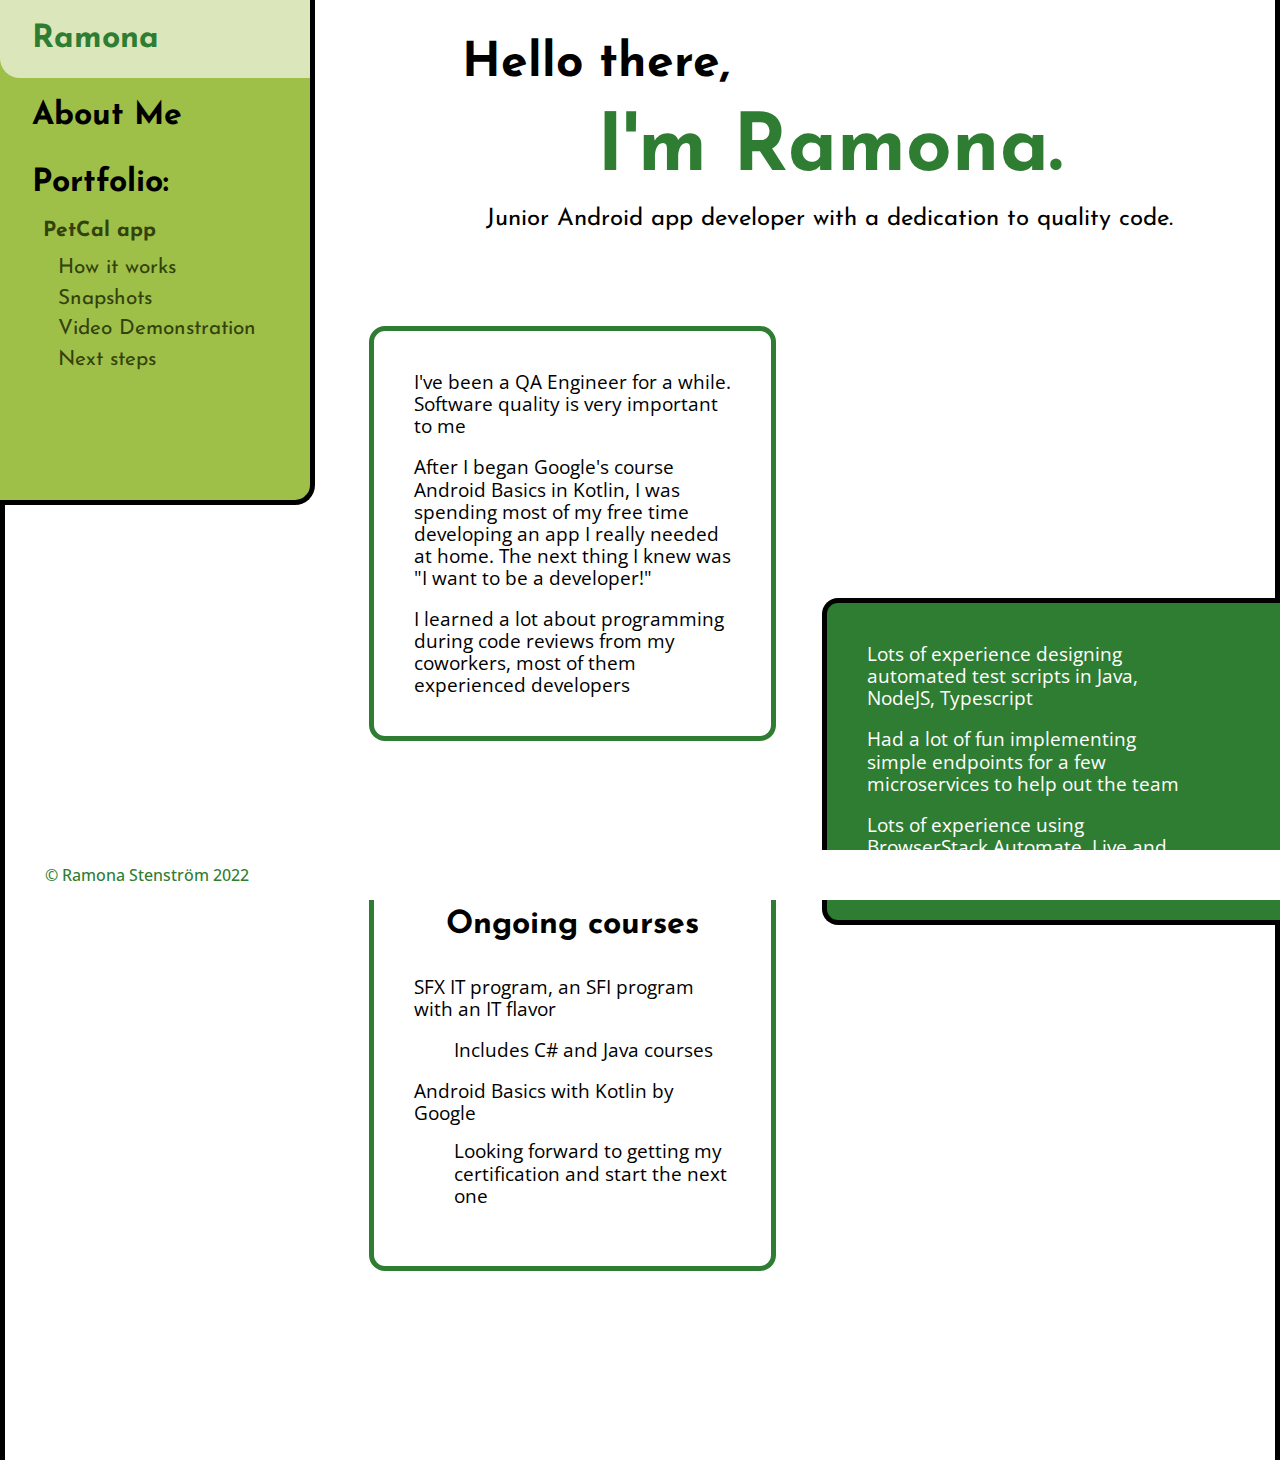
==== index.html @ 4a9136f2 "first commit" ====
<!DOCTYPE html>
<html lang="en">

<head>
    <meta charset="UTF-8">
    <meta http-equiv="X-UA-Compatible" content="IE=edge">
    <meta name="viewport" content="width=device-width, initial-scale=1.0">
    <title>Ramona's Portfolio</title>
    <link rel="stylesheet" href="/css/normalize.css">
    <link
        href="https://fonts.googleapis.com/css2?family=Josefin+Sans:wght@300;500;700&family=Open+Sans:wght@300;500;700&display=swap"
        rel="stylesheet">
    <link rel="stylesheet" href="/css/hamburger-menu.css">
    <link rel="stylesheet" href="/css/app.css">

</head>

<body>

    <div class="master-container bg-green-darkgreen">

        <div class="content-n-footer-container">

            <div class="content-container" id="about-container">
                <div class="left-col">
                    <div class="sticky">

              <!-- ************START OF MENU******************* -->

              <nav class="nav-container mb-2">
                <div id="mobile-menu">
                  <div id="menu-bar" onclick="menuOnClick()">
                    <div id="bar1" class="bar"></div>
                    <div id="bar2" class="bar"></div>
                    <div id="bar3" class="bar"></div>
                  </div>

                  <nav class="nav" id="nav">
                    <ul>
                      <li>
                        <h3>
                          <a class="hamburger-h3" href="/index.html"
                            >About Me</a
                          >
                        </h3>
                      </li>                    

                      <li class="no-padding">
                        <h3>
                          <a class="hamburger-h3" href="/petcal.html"
                            >Portfolio:</a
                          >
                        </h3>
                      </li>
                      <li>
                        <h4>
                          <a href="/petcal.html" class="hamburger-h4"
                            >PetCal app</a
                          >
                        </h4>
                      </li>
                      <li>
                        <a href="/petcal.html#how-it-works">How it works</a>
                      </li>
                      <li><a href="/petcal.html#snapshots">Snapshots</a></li>
                      <li>
                        <a href="/petcal.html#proof-of-concept">Video Demo</a>
                      </li>
                      <li><a href="/petcal.html#next-steps">Next steps</a></li>
                    </ul>
                  </nav>
                </div>

                <div class="menu-bg" id="menu-bg"></div>

                <div class="menu-link-container bg-menu">
                  <div class="ramona-top-left-container">
                    <h4 id="ramona-top-left-text">
                      <a href="/index.html">Ramona</a>
                    </h4>
                  </div>

                  <ul>
                    <li>
                      <h3 id="about-h3">
                        <a class="hamburger-h3" href="/index.html">About Me</a>
                      </h3>
                    </li>
                   
                    <li class="no-padding">
                      <h3>
                        <a class="hamburger-h3" href="/petcal.html"
                          >Portfolio:</a
                        >
                      </h3>
                    </li>
                    <li>
                      <h4 id="petcal-h4">
                        <a href="/petcal.html" class="hamburger-h4"
                          >PetCal app</a
                        >
                      </h4>
                    </li>
                    <li>
                      <a href="/petcal.html#how-it-works">How it works</a>
                    </li>
                    <li><a href="/petcal.html#snapshots">Snapshots</a></li>
                    <li>
                      <a href="/petcal.html#proof-of-concept"
                        >Video Demonstration</a
                      >
                    </li>
                    <li><a href="/petcal.html#next-steps">Next steps</a></li>
                  </ul>
                </div>
              </nav>             
                    </div>
                </div>
<!-- *****************************END OF MENU ***************************** -->
                <div class="right-col">
                    <div class="top-right-row">
                        <div class="introduction-container">
                            <h3 class="hello-h3">Hello there,</h3>
                            <h1 class="major-h1 text-ramo-green line-h-0">I'm Ramona.</h1>

                            <p class="intro-p">Junior Android app developer with a dedication to quality code.</p>
                        </div>
                    </div>

                    <div class="bottom-right-row-no-col padding-top-3rem">


                        <div class="stroke-container stroke-green mb-auto-w1000 mt-5-w1000">

                            <p class="p-start">
                                I've been a QA Engineer for a while. Software quality is very important to me
                            </p>
                            <p>
                                After I began Google's course Android Basics in Kotlin, I was spending most of my free
                                time developing an app I really
                                needed at home. The next thing I knew was "I want to be a developer!"
                            </p>
                            <p class="p-end">
                                I learned a lot about programming during code reviews from my coworkers, most of them
                                experienced developers
                            </p>

                        </div>



                        <div class="container-filled bg-green mb-auto-w1000 mt-22-w1000">

                            <p class="p-start">
                                Lots of experience designing automated test scripts in Java, NodeJS, Typescript
                            </p>
                            <p>
                                Had a lot of fun implementing simple endpoints for a few microservices to help out
                                the team
                            </p>
                            <p class="p-end">
                                Lots of experience using BrowserStack Automate, Live and Saucelabs (mobile and web
                                apps)
                            </p>



                        </div>

                        <div class="stroke-container stroke-green mt-negative7-w1000">
                            <h3 class="center-text mt-0">Ongoing courses</h3>
                            <p class="p-start">
                                SFX IT program, an SFI program with an IT flavor
                            <ul>
                                <li>Includes C# and Java courses</li>
                            </ul>
                            </p>

                            <p class="p-end">
                                Android Basics with Kotlin by Google
                            <ul>
                                <li>Looking forward to getting my certification and start the next one</li>
                            </ul>
                            </p>
                        </div>

                                    </div>
                </div>
            </div>

            <footer class="footer-container">
                <p class="footer-text">&copy; Ramona Stenström 2022</p>
            </footer>
        </div>

    </div>




    <script src="/js/app.js"></script>
</body>

</html>
---- css/hamburger-menu.css ----
:root {
    --main-color: #2e7d32;
    --menu-dark-color: #33420B;
    --menu-medium-color: #97be99;
    --menu-light-color: #abcbad;
    --petcal-main-color: #ef6c00;
}



#mobile-menu {
    z-index: 2;
    margin-bottom: 0;

}



#menu-bar {
    width: 35px;
    height: 30;
    padding: 20px 10px;
    margin: 10px -10px 0px 10px;
    /* margin: 30px 0 20px 20px; */
    cursor: pointer;
    background-color: var(--menu-light-color);
    background-size: 50px 50px;
    border-radius: 50%;


}



.bar {
    height: 5px;
    width: 100%;
    background-color: white;
    display: block;
    border-radius: 5px;
    transition: 0.3s ease;
}

#bar1 {
    transform: translateY(-4px);
}

#bar3 {
    transform: translateY(4px);
}

.nav {
    transition: 0.3s ease;
    display: none;
}


.nav ul {
    padding: 0 12px;
    margin-top: 0;
}

nav a {
    color: var(--menu-dark-color);
}

.nav li {
    list-style: none;
    padding: 3px 0;
    margin-left: 1.5em;
    /* font-size: 1.3rem; */
}

.nav li .nav li a {
    color: black;
    text-decoration: none;
}

.hamburger-h3 {
    color: black;
    line-height: 0;
    margin-left: -0.8em;
}

li h4 {
    margin-bottom: 0.2em;
    margin-top: 15px;
}


li h3 {
    margin-bottom: 0.2em;
    margin-top: 30px;
}

.hamburger-h4 {
    line-height: 0;
    margin-left: -0.7em;
    margin-bottom: 0em;
}

.nav li a:hover {

    color: var(--menu-medium-color);
}

.menu-link-container li a:hover {

    color: var(--menu-medium-color);
}


.menu-bg,
#mobile-menu {
    top: 0;
    left: 0;
    position: fixed;
    width: 100%;
    height: 75px;
}

.menu-bg {
    z-index: 1;
    width: 0;
    height: 0;
    margin: 30px 0 20px 20px;
    /* background-color: white; */
    background-color: var(--menu-light-color);
    transition: 0.3s ease;

}

.change {
    display: block;
}

.change .bar {
    background-color: white;
}


.change #bar1 {
    transform: translateY(4px) rotateZ(-45deg);
}

.change #bar2 {
    opacity: 0;
}

.change #bar3 {
    transform: translateY(-6px) rotateZ(45deg);
}

.change-bg {
    width: 600px;
    height: 690px;
    transform: translate(-60%, -30%);
    border-bottom: 5px solid black;
    border-right: 5px solid black;
    border-bottom-right-radius: 20px;


}

@media (min-width: 700px) {

    .menu-bg,
    #mobile-menu {
        width: 700px;
        left: auto;

    }
}

@media (min-width: 1030px) {

    #mobile-menu,
    .menu-bg {
        display: none;
    }
}
---- css/app.css ----
:root {
  --main-color: #2e7d32;
  --main-light-color: #58975b;
  --menu-dark-color: #33420b;
  --menu-medium-color: #506a11;
  --menu-light-color: #9ec049;
  --menu-extra-light-color: #dbe7bb;
  --petcal-main-color: #ef6c00;
  --petcal-bg-color: #b53d00;
}

body {
  font-family: "Open Sans", sans-serif;
  margin: 0;
  background-color: white;
}

a,
h1,
h2,
h3,
h4,
.intro-p {
  font-family: "Josefin Sans", sans-serif;
}

a {
  text-decoration: none;
}

.text-ramo-green {
  color: var(--main-color);
}

.text-petcal-orange {
  color: var(--petcal-main-color);
}

.bg-green {
  background-color: var(--main-color);
  color: white;
}

.bg-orange {
  background-color: var(--petcal-bg-color);
  color: white;
}

.bg-menu {
  background-color: var(--menu-light-color);
  color: var(--menu-dark-color);
}

.bottom-right-row,
.bottom-right-row-no-col {
  display: flex;
  flex-wrap: wrap;
  justify-content: center;
}

.nav-container {
  padding: 1rem 0 1rem 1rem;
}

p {
  font-size: 1.2rem;
}

li {
  list-style: none;
  font-size: 1.2rem;
}

li a {
  font-size: 1.3rem;
}

.decorated-ul li {
  list-style: disc;
  margin-left: -1em;
  margin-bottom: 4px;
}

h3,
h3 a {
  font-size: 2rem;
  font-weight: 700;
}

h4 {
  font-size: 1.5rem;
  font-weight: 700;
}

.center-text {
  text-align: center;
}

.p-start {
  margin-block-start: 0;
}

.p-end {
  margin-block-end: 0;
}

.line-h-0 {
  line-height: 0;
}

#about-container {
  margin-bottom: 8rem;
}

.hamburger-container {
  background-color: white;
}

.top-left-container,
.menu-link-container {
  display: none;
}

.top-left-container {
  background-color: white;
}

.top-left-container a {
  color: var(--main-color);
}

.main-container {
  margin: auto;
}

.full-container {
  margin: auto;
}

/* .bottom-right-row-no-col {
    align-content: center;
} */

.introduction-container {
  padding: 1rem 1rem 0 2rem;
  max-width: 800px;
}

.hello-h3 {
  font-size: 2rem;
  line-height: 0;
  margin-bottom: 2em;
}

.major-h1 {
  font-size: 3.5rem;
  text-align: center;
}

.major-h1-green-static-size {
  color: var(--main-color);
  font-size: 3.5rem;
  text-align: center;
}

.intro-p {
  /* width: 70%; */
  padding: 1em;
  text-align: center;
}

.container-filled {
  /* margin-left: 5rem; */
  padding: 2.5rem;
  margin: 2.5rem;
  border-radius: 1em;
  max-width: 500px;
  border: 5px solid black;
}

.stroke-container {
  /* margin-right: 5rem; */
  padding: 2.5rem;
  margin: 2.5rem;
  max-width: 500px;
}

.container-video {
  /* margin-right: 5rem; */
  padding: 2.5rem 1rem 1rem 1rem;
  margin: 2.5rem;
  max-width: 500px;
}

.stroke-green {
  /* *********NON STROKE DESIGN IS 2PX */
  border: 5px solid var(--main-color);
  border-radius: 1em;
}

.stroke-orange {
  /* *********NON STROKE DESIGN IS 2PX */
  border: 5px solid var(--petcal-main-color);
  border-radius: 1em;
}

.text-orange {
  color: var(--petcal-main-color);
}

footer {
  position: fixed;
  left: 0;
  bottom: 0;
  width: 100%;
  height: 50px;
  margin-top: 5em;
  background-color: white;
}

.footer-text {
  color: var(--main-color);
  padding-left: 2.5rem;
  font-size: 1em;
  font-weight: 500;
}

.letter-container {
  margin: 1rem 2rem;
  text-align: center;
}

.letter-img {
  object-fit: contain;
  width: 100%;
  height: auto;
  max-width: 564px;
  border: 1px solid #bbb;
}

.thumbnail-index {
  object-fit: contain;
  width: 100%;
  height: auto;
  max-width: 300px;
  border: 1px solid #333;
}

/* ************VIDEO CONTAINER************* */

/* Set your aspect ratio */
/* .video-container {
    position: relative;
    overflow: hidden;
    height: 0;
    padding-bottom: 56.25%;
    /* creates a 16:9 aspect ratio */
/* } */

*/ .video-container iframe,
.video-container embed {
  position: absolute;
  top: 0;
  left: 0;
  width: 100%;
  height: 100%;
  max-width: 100%;
  text-align: center;
}

/* And set the max-width of the parent element */
.video-wrap {
  width: 100%;
  max-width: 580px;
}

.video-card {
  width: 90%;
  max-width: 580px;
}

/* ********************END OF VIDEO CONTAINER********************* */

/* ************MARGINS*********************** */
.mb-2 {
  margin-bottom: 2rem;
}

.mb-3 {
  margin-bottom: 3rem;
}

.mb-5 {
  margin-bottom: 5rem;
}

.mb-100px {
  margin-bottom: 100px;
}

.mt-0 {
  margin-top: 0;
}

.mt-5 {
  margin-top: 5rem;
}

/* **********************START OF @MEDIA*************** */

@media (min-width: 700px) {
  footer {
    /* width: 700px; */
    left: auto;
  }
}

/* *****************START OF DESKOP LAYOUT @MEDIA 1030PX + ************   */

@media (min-width: 1030px) {
  .main-container {
    display: grid;
  }

  .top-left-container,
  .menu-link-container {
    display: inline-block;
  }

  .nav-container {
    padding: 0;
  }

  .menu-link-container {
    padding: 0;
    height: 500px;
    width: 310px;
    border-bottom-right-radius: 20px;
    /******************************************* BORDER LAYOUT */
    border-right: 5px solid black;
    border-bottom: 5px solid black;
    margin-left: -5px;
  }

  .introduction-container {
    padding: 1rem 1rem 0 2rem;
    justify-self: center;
  }

  .container-filled {
    margin: 0;
    padding: 2.5rem 5rem 2.5rem 2.5rem;
    border-radius: 1em 0 0 1em;

    /* *********************BORDER LAYOUT */
    border-left: 5px solid black;
    border-top: 5px solid black;
    border-bottom: 5px solid black;
    border-right: none;

    margin-right: -5px;
  }

  .stroke-container {
    margin: 0;
  }

  .stroke-container-video {
    margin: 0;
  }

  .ramona-top-left-container {
    background-color: var(--menu-extra-light-color);
    color: white;
    border-bottom-left-radius: 20px;
  }

  #ramona-top-left-text {
    margin-top: 0;
    font-size: 2rem;
    padding: 1.3rem 0 1.3rem 2rem;
  }

  #ramona-top-left-text a {
    color: var(--main-color);
  }

  #ramona-top-left-text a:hover {
    color: var(--main-light-color);
  }

  .menu-link-container ul li {
    padding-left: 1.1rem;
    margin-bottom: 0.3em;
  }

  .menu-link-container ul {
    margin-top: -23px;
  }

  .video-card {
    width: unset;
    max-width: 580px;
  }

  #about-h3 {
    margin-bottom: 0.37em;
  }

  #portfolio-h3 {
    margin-top: 1.15em;
    margin-bottom: 0.84em;
  }

  #petcal-h4 {
    margin-bottom: 0.45em;
  }

  .hello-h3 {
    font-size: 3rem;
    line-height: 0;
    margin-bottom: 1.8em;
  }

  .major-h1 {
    font-size: 5rem;
    margin-bottom: 2rem;
    text-align: center;
  }

  .intro-p {
    font-size: 1.5rem;
    padding: 1em;
    text-align: center;
  }

  /* *****************MAIN AND PETCAL GRID SETUP*********** */

  .master-container {
    display: flex;
    width: 100%;
  }

  .content-n-footer-container {
    display: grid;
    grid-template-rows: auto 50px;
    justify-self: center;
    width: 100%;
    max-width: 1600px;
    min-height: 100vh;
    border-left: 5px solid black;
    border-right: 5px solid black;
  }

  .content-container {
    display: grid;
    grid-template-columns: 300px auto;
    gap: 5%;
    margin-bottom: 3rem;
  }

  .content-container-3cols {
    display: grid;
    grid-template-columns: 300px auto auto;
    gap: 5%;
  }

  .right-col {
    display: grid;
    grid-template-rows: 150px auto;
    gap: 3em;
  }

  .bottom-right-row {
    display: grid;
    grid-template-columns: 45% 50%;
    gap: 5%;
  }

  .bottom-right-row-no-col {
    display: grid;
    grid-template-columns: 45% 50%;
    gap: 5%;

    margin-bottom: 60px;
  }

  .sticky {
    position: sticky;
    top: 0;

    z-index: 3;
  }

  /* ********END OF GRID FOR MAIN AND PETCAL************ */

  .padding-top-3rem {
    padding-top: 3rem;
  }

  .mt-negative7-w1000 {
    margin-top: -7rem;
  }

  .mt-negative17-w1000 {
    margin-top: -20rem;
  }

  .mt-negative12-w1000 {
    margin-top: -13rem;
  }

  .mt-negative5-w1000 {
    margin-top: -5em;
  }

  .mt-5-w1000 {
    margin-top: 5rem;
  }

  .mt-10-w1000 {
    margin-top: 10rem;
  }

  .mt-15-w1000 {
    margin-top: 15rem;
  }

  .mt-22-w1000 {
    margin-top: 22rem;
  }

  .mb-auto-w1000 {
    margin-bottom: auto;
  }

  footer {
    width: 100%;
    left: auto;
    max-width: 1600px;
  }
}

/* ***************@MEDIA 2000PX */

@media (min-width: 1600px) {
  .bg-green-darkgreen {
    background: linear-gradient(
      to right,
      var(--menu-light-color) 0%,
      var(--menu-light-color) 50%,
      var(--main-color) 50%,
      var(--main-color) 100%
    );
  }

  .bg-green-orange {
    background: linear-gradient(
      to right,
      var(--menu-light-color) 0%,
      var(--menu-light-color) 50%,
      var(--petcal-bg-color) 50%,
      var(--petcal-bg-color) 100%
    );
  }

  .master-container {
    display: flex;
    justify-content: center;
  }

  .content-n-footer-container {
    background-color: white;
  }
}

@media (min-width: 1623px) {
  footer {
    border-top-right-radius: 20px;
  }
}
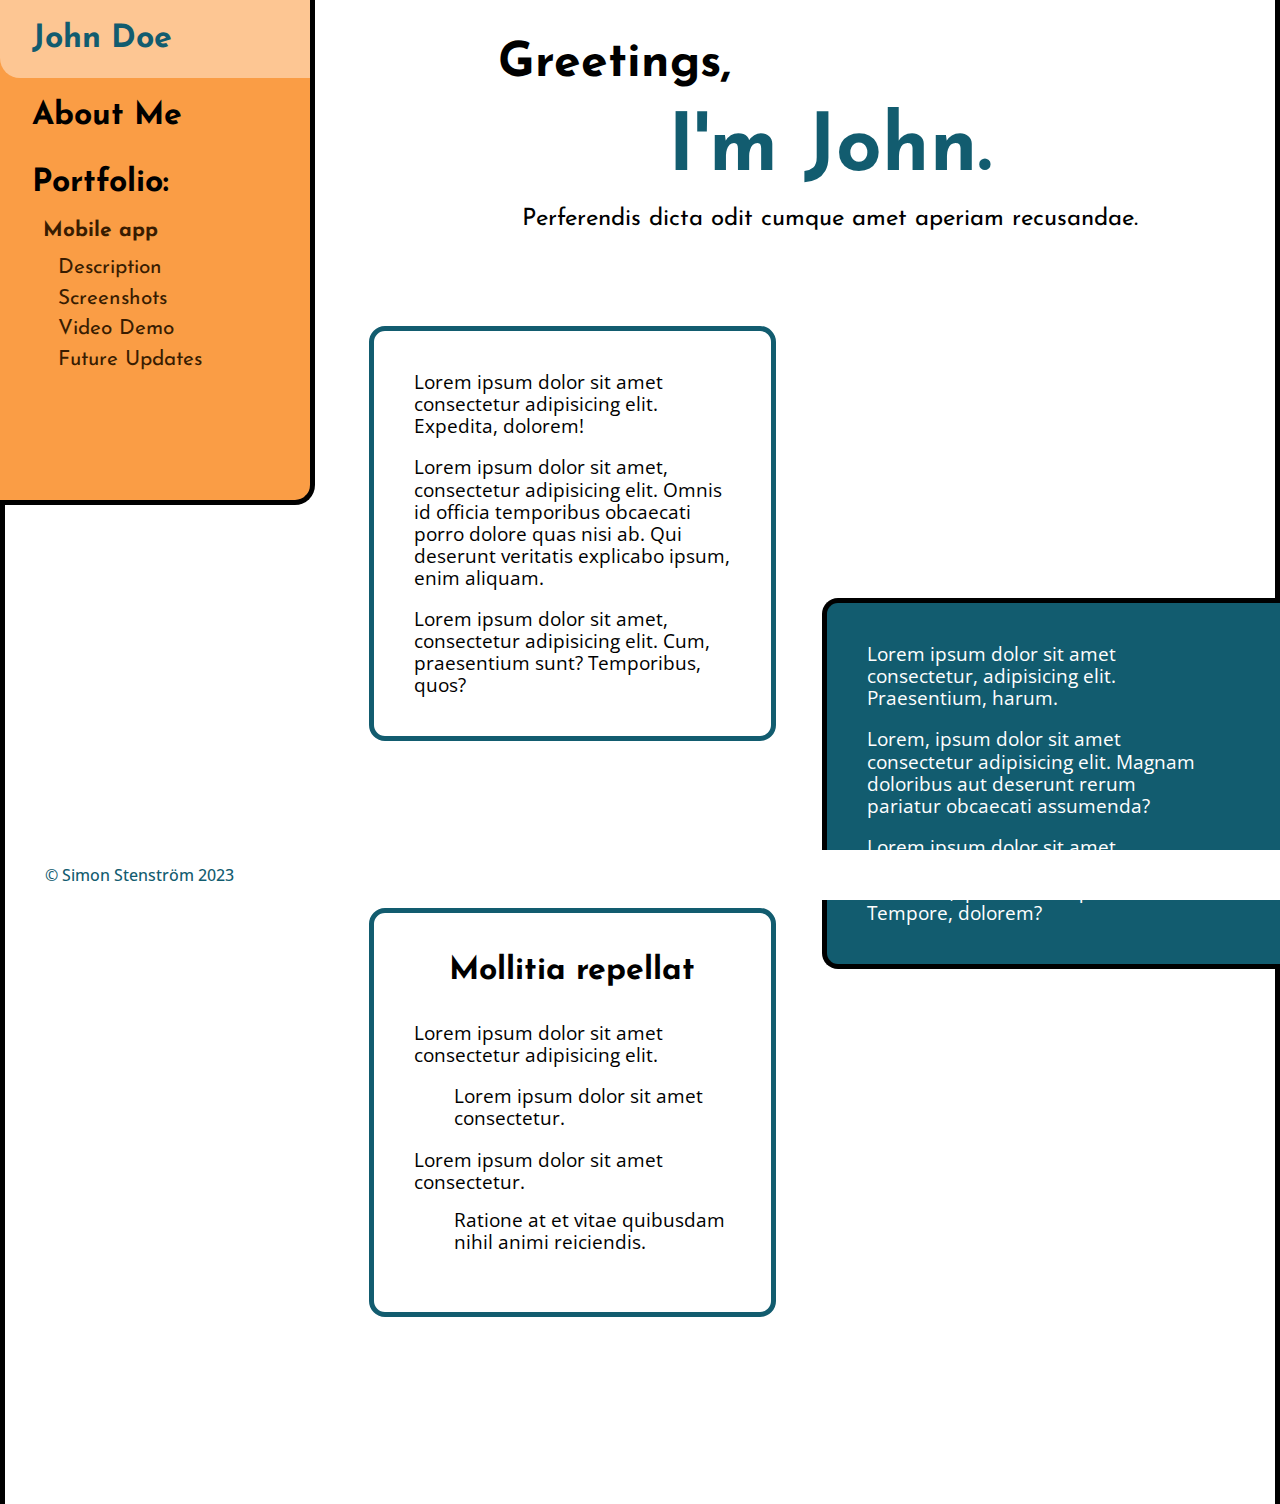
==== commit e9640fa8: "updated copy and design" ====
--- a/index.html
+++ b/index.html
@@ -5,7 +5,7 @@
     <meta charset="UTF-8">
     <meta http-equiv="X-UA-Compatible" content="IE=edge">
     <meta name="viewport" content="width=device-width, initial-scale=1.0">
-    <title>Ramona's Portfolio</title>
+    <title>John Doe's Portfolio</title>
     <link rel="stylesheet" href="/css/normalize.css">
     <link
         href="https://fonts.googleapis.com/css2?family=Josefin+Sans:wght@300;500;700&family=Open+Sans:wght@300;500;700&display=swap"
@@ -43,30 +43,36 @@
                             >About Me</a
                           >
                         </h3>
-                      </li>                    
+                      </li>
 
                       <li class="no-padding">
                         <h3>
-                          <a class="hamburger-h3" href="/petcal.html"
+                          <a class="hamburger-h3" href="/mobileapp.html"
                             >Portfolio:</a
                           >
                         </h3>
                       </li>
                       <li>
                         <h4>
-                          <a href="/petcal.html" class="hamburger-h4"
-                            >PetCal app</a
+                          <a href="/mobileapp.html" class="hamburger-h4"
+                            >Mobile app</a
                           >
                         </h4>
                       </li>
                       <li>
-                        <a href="/petcal.html#how-it-works">How it works</a>
-                      </li>
-                      <li><a href="/petcal.html#snapshots">Snapshots</a></li>
-                      <li>
-                        <a href="/petcal.html#proof-of-concept">Video Demo</a>
-                      </li>
-                      <li><a href="/petcal.html#next-steps">Next steps</a></li>
+                        <a href="/mobileapp.html#how-it-works">Description</a>
+                      </li>
+                      <li>
+                        <a href="/mobileapp.html#snapshots">Screenshots</a>
+                      </li>
+                      <li>
+                        <a href="/mobileapp.html#proof-of-concept"
+                          >Video Demo</a
+                        >
+                      </li>
+                      <li>
+                        <a href="/mobileapp.html#next-steps">Future Updates</a>
+                      </li>
                     </ul>
                   </nav>
                 </div>
@@ -76,7 +82,7 @@
                 <div class="menu-link-container bg-menu">
                   <div class="ramona-top-left-container">
                     <h4 id="ramona-top-left-text">
-                      <a href="/index.html">Ramona</a>
+                      <a href="/index.html">John Doe</a>
                     </h4>
                   </div>
 
@@ -86,44 +92,44 @@
                         <a class="hamburger-h3" href="/index.html">About Me</a>
                       </h3>
                     </li>
-                   
+
                     <li class="no-padding">
                       <h3>
-                        <a class="hamburger-h3" href="/petcal.html"
+                        <a class="hamburger-h3" href="/mobileapp.html"
                           >Portfolio:</a
                         >
                       </h3>
                     </li>
                     <li>
                       <h4 id="petcal-h4">
-                        <a href="/petcal.html" class="hamburger-h4"
-                          >PetCal app</a
+                        <a href="/mobileapp.html" class="hamburger-h4"
+                          >Mobile app</a
                         >
                       </h4>
                     </li>
                     <li>
-                      <a href="/petcal.html#how-it-works">How it works</a>
-                    </li>
-                    <li><a href="/petcal.html#snapshots">Snapshots</a></li>
-                    <li>
-                      <a href="/petcal.html#proof-of-concept"
-                        >Video Demonstration</a
-                      >
-                    </li>
-                    <li><a href="/petcal.html#next-steps">Next steps</a></li>
+                      <a href="/mobileapp.html#how-it-works">Description</a>
+                    </li>
+                    <li><a href="/mobileapp.html#snapshots">Screenshots</a></li>
+                    <li>
+                      <a href="/mobileapp.html#proof-of-concept">Video Demo</a>
+                    </li>
+                    <li>
+                      <a href="/mobileapp.html#next-steps">Future Updates</a>
+                    </li>
                   </ul>
                 </div>
-              </nav>             
-                    </div>
-                </div>
-<!-- *****************************END OF MENU ***************************** -->
+              </nav>
+            </div>
+          </div>
+          <!-- *****************************END OF MENU ***************************** -->
                 <div class="right-col">
                     <div class="top-right-row">
                         <div class="introduction-container">
-                            <h3 class="hello-h3">Hello there,</h3>
-                            <h1 class="major-h1 text-ramo-green line-h-0">I'm Ramona.</h1>
-
-                            <p class="intro-p">Junior Android app developer with a dedication to quality code.</p>
+                            <h3 class="hello-h3">Greetings,</h3>
+                            <h1 class="major-h1 text-ramo-green line-h-0">I'm John.</h1>
+
+                            <p class="intro-p">Perferendis dicta odit cumque amet aperiam recusandae.</p>
                         </div>
                     </div>
 
@@ -133,16 +139,13 @@
                         <div class="stroke-container stroke-green mb-auto-w1000 mt-5-w1000">
 
                             <p class="p-start">
-                                I've been a QA Engineer for a while. Software quality is very important to me
+                                Lorem ipsum dolor sit amet consectetur adipisicing elit. Expedita, dolorem!
                             </p>
                             <p>
-                                After I began Google's course Android Basics in Kotlin, I was spending most of my free
-                                time developing an app I really
-                                needed at home. The next thing I knew was "I want to be a developer!"
+                                Lorem ipsum dolor sit amet, consectetur adipisicing elit. Omnis id officia temporibus obcaecati porro dolore quas nisi ab. Qui deserunt veritatis explicabo ipsum, enim aliquam.
                             </p>
                             <p class="p-end">
-                                I learned a lot about programming during code reviews from my coworkers, most of them
-                                experienced developers
+                                Lorem ipsum dolor sit amet, consectetur adipisicing elit. Cum, praesentium sunt? Temporibus, quos?
                             </p>
 
                         </div>
@@ -152,15 +155,13 @@
                         <div class="container-filled bg-green mb-auto-w1000 mt-22-w1000">
 
                             <p class="p-start">
-                                Lots of experience designing automated test scripts in Java, NodeJS, Typescript
+                                Lorem ipsum dolor sit amet consectetur, adipisicing elit. Praesentium, harum.
                             </p>
                             <p>
-                                Had a lot of fun implementing simple endpoints for a few microservices to help out
-                                the team
+                                Lorem, ipsum dolor sit amet consectetur adipisicing elit. Magnam doloribus aut deserunt rerum pariatur obcaecati assumenda?
                             </p>
                             <p class="p-end">
-                                Lots of experience using BrowserStack Automate, Live and Saucelabs (mobile and web
-                                apps)
+                                Lorem ipsum dolor sit amet consectetur, adipisicing elit. Blanditiis, ipsam consequatur? Tempore, dolorem?
                             </p>
 
 
@@ -168,18 +169,18 @@
                         </div>
 
                         <div class="stroke-container stroke-green mt-negative7-w1000">
-                            <h3 class="center-text mt-0">Ongoing courses</h3>
+                            <h3 class="center-text mt-0">Mollitia repellat</h3>
                             <p class="p-start">
-                                SFX IT program, an SFI program with an IT flavor
+                                Lorem ipsum dolor sit amet consectetur adipisicing elit.
                             <ul>
-                                <li>Includes C# and Java courses</li>
+                                <li>Lorem ipsum dolor sit amet consectetur.</li>
                             </ul>
                             </p>
 
                             <p class="p-end">
-                                Android Basics with Kotlin by Google
+                                Lorem ipsum dolor sit amet consectetur.
                             <ul>
-                                <li>Looking forward to getting my certification and start the next one</li>
+                                <li>Ratione at et vitae quibusdam nihil animi reiciendis.</li>
                             </ul>
                             </p>
                         </div>
@@ -189,7 +190,7 @@
             </div>
 
             <footer class="footer-container">
-                <p class="footer-text">&copy; Ramona Stenström 2022</p>
+                <p class="footer-text">&copy; Simon Stenström 2023</p>
             </footer>
         </div>
 
--- a/css/app.css
+++ b/css/app.css
@@ -1,12 +1,12 @@
 :root {
-  --main-color: #2e7d32;
-  --main-light-color: #58975b;
-  --menu-dark-color: #33420b;
-  --menu-medium-color: #506a11;
-  --menu-light-color: #9ec049;
-  --menu-extra-light-color: #dbe7bb;
-  --petcal-main-color: #ef6c00;
-  --petcal-bg-color: #b53d00;
+  --main-color: #125c6f;
+  --main-light-color: #1b8aa6;
+  --menu-dark-color: #381c01;
+  --menu-medium-color: #a85303;
+  --menu-light-color: #fa9d45;
+  --menu-extra-light-color: #fdc693;
+  --petcal-main-color: #a61a71;
+  --petcal-bg-color: #811458;
 }
 
 body {
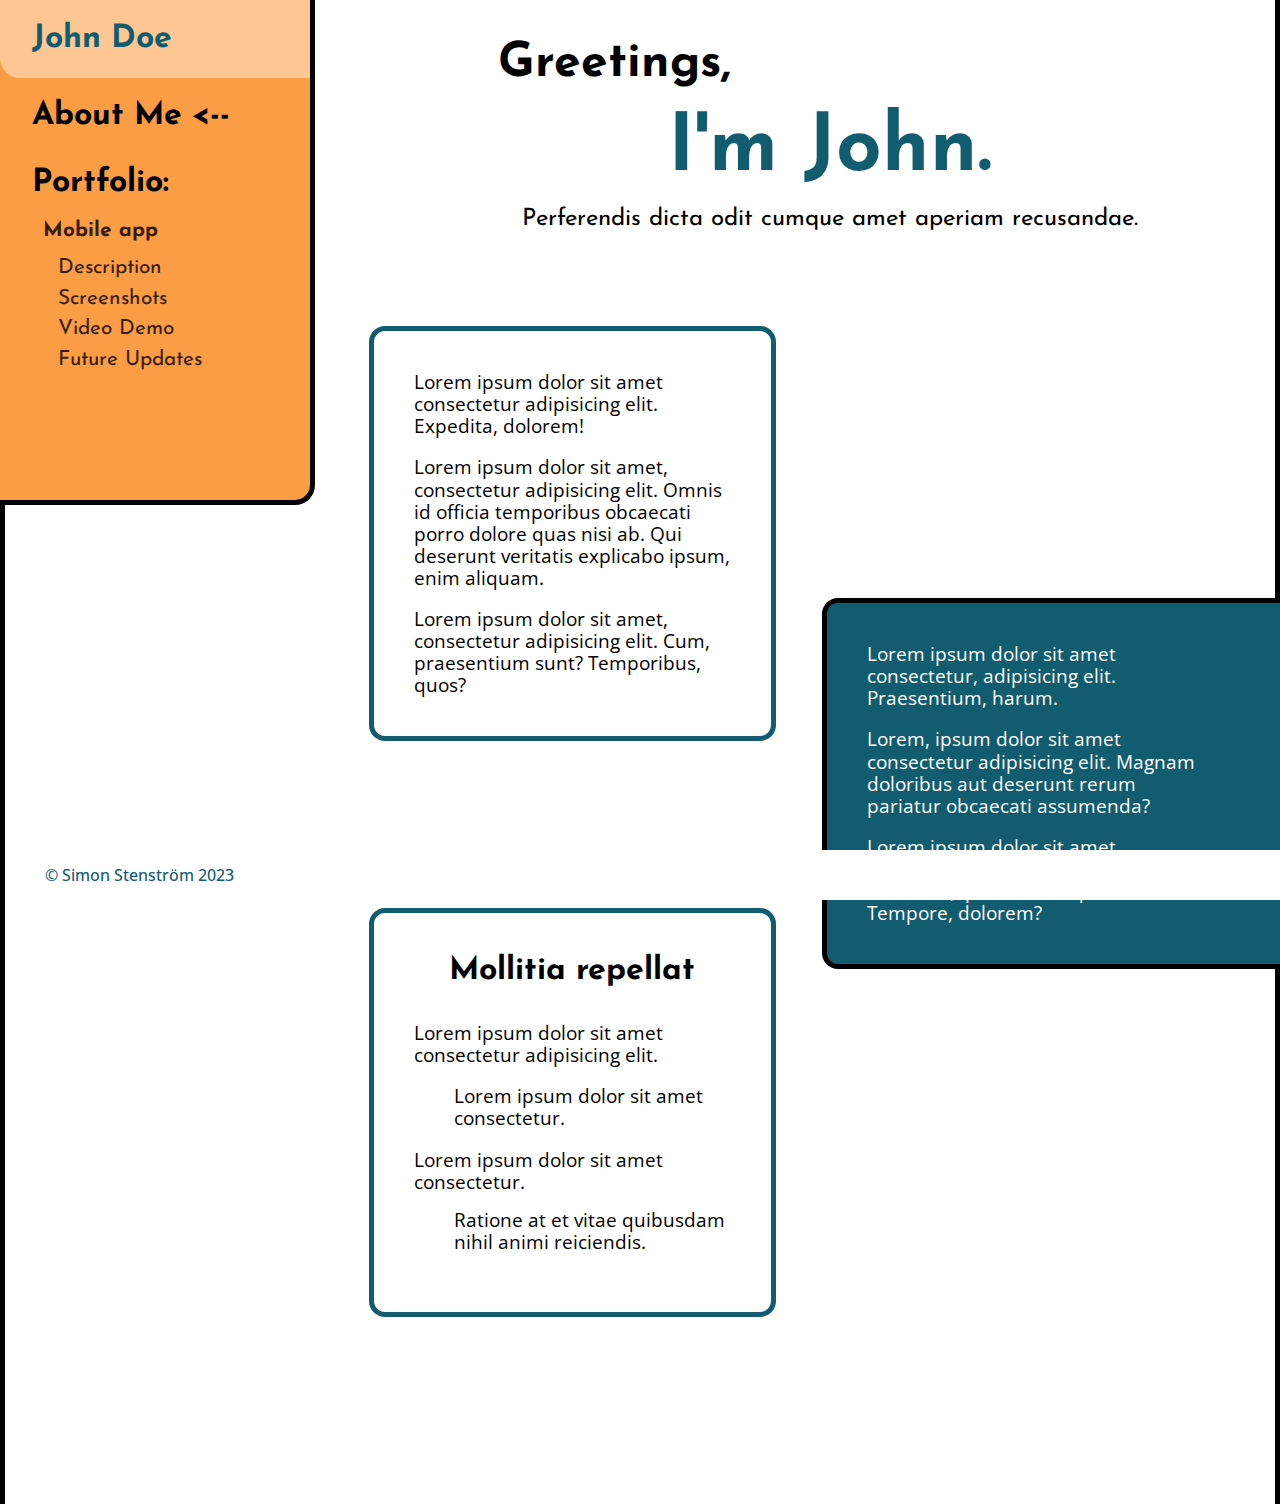
==== commit 030fb6b5: "refactored code" ====
--- a/index.html
+++ b/index.html
@@ -16,6 +16,7 @@
 </head>
 
 <body>
+<!-- ************START OF PAGE CONTAINER******************* -->
 
     <div class="master-container bg-green-darkgreen">
 
@@ -40,7 +41,7 @@
                       <li>
                         <h3>
                           <a class="hamburger-h3" href="/index.html"
-                            >About Me</a
+                            >About Me &lt;--</a
                           >
                         </h3>
                       </li>
@@ -80,8 +81,8 @@
                 <div class="menu-bg" id="menu-bg"></div>
 
                 <div class="menu-link-container bg-menu">
-                  <div class="ramona-top-left-container">
-                    <h4 id="ramona-top-left-text">
+                  <div class="john-top-left-container">
+                    <h4 id="john-top-left-text">
                       <a href="/index.html">John Doe</a>
                     </h4>
                   </div>
@@ -89,7 +90,7 @@
                   <ul>
                     <li>
                       <h3 id="about-h3">
-                        <a class="hamburger-h3" href="/index.html">About Me</a>
+                        <a class="hamburger-h3" href="/index.html">About Me &lt;--</a>
                       </h3>
                     </li>
 
@@ -122,22 +123,21 @@
               </nav>
             </div>
           </div>
-          <!-- *****************************END OF MENU ***************************** -->
+          <!-- ************END OF MENU******************* -->
+
+          <!-- ************START OF MAIN CONTENT******************* -->
                 <div class="right-col">
                     <div class="top-right-row">
-                        <div class="introduction-container">
+                        <section class="introduction-container">
                             <h3 class="hello-h3">Greetings,</h3>
                             <h1 class="major-h1 text-ramo-green line-h-0">I'm John.</h1>
 
                             <p class="intro-p">Perferendis dicta odit cumque amet aperiam recusandae.</p>
-                        </div>
+                        </section>
                     </div>
 
                     <div class="bottom-right-row-no-col padding-top-3rem">
-
-
-                        <div class="stroke-container stroke-green mb-auto-w1000 mt-5-w1000">
-
+                        <section class="stroke-container stroke-green mb-auto-w1000 mt-5-w1000">
                             <p class="p-start">
                                 Lorem ipsum dolor sit amet consectetur adipisicing elit. Expedita, dolorem!
                             </p>
@@ -147,13 +147,9 @@
                             <p class="p-end">
                                 Lorem ipsum dolor sit amet, consectetur adipisicing elit. Cum, praesentium sunt? Temporibus, quos?
                             </p>
-
-                        </div>
-
-
-
-                        <div class="container-filled bg-green mb-auto-w1000 mt-22-w1000">
-
+                        </section>
+
+                        <section class="container-filled bg-green mb-auto-w1000 mt-22-w1000">
                             <p class="p-start">
                                 Lorem ipsum dolor sit amet consectetur, adipisicing elit. Praesentium, harum.
                             </p>
@@ -163,12 +159,9 @@
                             <p class="p-end">
                                 Lorem ipsum dolor sit amet consectetur, adipisicing elit. Blanditiis, ipsam consequatur? Tempore, dolorem?
                             </p>
-
-
-
-                        </div>
-
-                        <div class="stroke-container stroke-green mt-negative7-w1000">
+                        </section>
+
+                        <section class="stroke-container stroke-green mt-negative7-w1000">
                             <h3 class="center-text mt-0">Mollitia repellat</h3>
                             <p class="p-start">
                                 Lorem ipsum dolor sit amet consectetur adipisicing elit.
@@ -183,21 +176,25 @@
                                 <li>Ratione at et vitae quibusdam nihil animi reiciendis.</li>
                             </ul>
                             </p>
-                        </div>
-
-                                    </div>
+                        </section>
+
+                      </div>
                 </div>
             </div>
-
+            <!-- ************END OF MAIN CONTENT******************* -->
+
+            <!-- ************START OF FOOTER CONTAINER******************* -->
             <footer class="footer-container">
                 <p class="footer-text">&copy; Simon Stenström 2023</p>
             </footer>
+
+            <!-- ************START OF FOOTER CONTAINER******************* -->
         </div>
 
     </div>
 
 
-
+<!-- ************END OF PAGE CONTAINER******************* -->
 
     <script src="/js/app.js"></script>
 </body>
--- a/css/hamburger-menu.css
+++ b/css/hamburger-menu.css
@@ -1,181 +1,158 @@
 :root {
-    --main-color: #2e7d32;
-    --menu-dark-color: #33420B;
-    --menu-medium-color: #97be99;
-    --menu-light-color: #abcbad;
-    --petcal-main-color: #ef6c00;
+  --main-color: #2e7d32;
+  --menu-dark-color: #33420b;
+  --menu-medium-color: #97be99;
+  --menu-light-color: #abcbad;
+  --petcal-main-color: #ef6c00;
 }
 
-
-
 #mobile-menu {
-    z-index: 2;
-    margin-bottom: 0;
-
+  z-index: 2;
+  margin-bottom: 0;
 }
 
+#menu-bar {
+  width: 35px;
+  height: 30;
+  padding: 20px 10px;
+  margin: 10px -10px 0px 10px;
 
-
-#menu-bar {
-    width: 35px;
-    height: 30;
-    padding: 20px 10px;
-    margin: 10px -10px 0px 10px;
-    /* margin: 30px 0 20px 20px; */
-    cursor: pointer;
-    background-color: var(--menu-light-color);
-    background-size: 50px 50px;
-    border-radius: 50%;
-
-
+  cursor: pointer;
+  background-color: var(--menu-light-color);
+  background-size: 50px 50px;
+  border-radius: 50%;
 }
 
-
-
 .bar {
-    height: 5px;
-    width: 100%;
-    background-color: white;
-    display: block;
-    border-radius: 5px;
-    transition: 0.3s ease;
+  height: 5px;
+  width: 100%;
+  background-color: white;
+  display: block;
+  border-radius: 5px;
+  transition: 0.3s ease;
 }
 
 #bar1 {
-    transform: translateY(-4px);
+  transform: translateY(-4px);
 }
 
 #bar3 {
-    transform: translateY(4px);
+  transform: translateY(4px);
 }
 
 .nav {
-    transition: 0.3s ease;
-    display: none;
+  transition: 0.3s ease;
+  display: none;
 }
 
-
 .nav ul {
-    padding: 0 12px;
-    margin-top: 0;
+  padding: 0 12px;
+  margin-top: 0;
 }
 
 nav a {
-    color: var(--menu-dark-color);
+  color: var(--menu-dark-color);
 }
 
 .nav li {
-    list-style: none;
-    padding: 3px 0;
-    margin-left: 1.5em;
-    /* font-size: 1.3rem; */
+  list-style: none;
+  padding: 3px 0;
+  margin-left: 1.5em;
 }
 
 .nav li .nav li a {
-    color: black;
-    text-decoration: none;
+  color: black;
+  text-decoration: none;
 }
 
 .hamburger-h3 {
-    color: black;
-    line-height: 0;
-    margin-left: -0.8em;
+  color: black;
+  line-height: 0;
+  margin-left: -0.8em;
 }
 
 li h4 {
-    margin-bottom: 0.2em;
-    margin-top: 15px;
+  margin-bottom: 0.2em;
+  margin-top: 15px;
 }
 
-
 li h3 {
-    margin-bottom: 0.2em;
-    margin-top: 30px;
+  margin-bottom: 0.2em;
+  margin-top: 30px;
 }
 
 .hamburger-h4 {
-    line-height: 0;
-    margin-left: -0.7em;
-    margin-bottom: 0em;
+  line-height: 0;
+  margin-left: -0.7em;
+  margin-bottom: 0em;
 }
 
 .nav li a:hover {
-
-    color: var(--menu-medium-color);
+  color: var(--menu-medium-color);
 }
 
 .menu-link-container li a:hover {
-
-    color: var(--menu-medium-color);
+  color: var(--menu-medium-color);
 }
-
 
 .menu-bg,
 #mobile-menu {
-    top: 0;
-    left: 0;
-    position: fixed;
-    width: 100%;
-    height: 75px;
+  top: 0;
+  left: 0;
+  position: fixed;
+  width: 100%;
+  height: 75px;
 }
 
 .menu-bg {
-    z-index: 1;
-    width: 0;
-    height: 0;
-    margin: 30px 0 20px 20px;
-    /* background-color: white; */
-    background-color: var(--menu-light-color);
-    transition: 0.3s ease;
-
+  z-index: 1;
+  width: 0;
+  height: 0;
+  margin: 30px 0 20px 20px;
+  background-color: var(--menu-light-color);
+  transition: 0.3s ease;
 }
 
 .change {
-    display: block;
+  display: block;
 }
 
 .change .bar {
-    background-color: white;
+  background-color: white;
 }
 
-
 .change #bar1 {
-    transform: translateY(4px) rotateZ(-45deg);
+  transform: translateY(4px) rotateZ(-45deg);
 }
 
 .change #bar2 {
-    opacity: 0;
+  opacity: 0;
 }
 
 .change #bar3 {
-    transform: translateY(-6px) rotateZ(45deg);
+  transform: translateY(-6px) rotateZ(45deg);
 }
 
 .change-bg {
-    width: 600px;
-    height: 690px;
-    transform: translate(-60%, -30%);
-    border-bottom: 5px solid black;
-    border-right: 5px solid black;
-    border-bottom-right-radius: 20px;
-
-
+  width: 600px;
+  height: 690px;
+  transform: translate(-60%, -30%);
+  border-bottom: 5px solid black;
+  border-right: 5px solid black;
+  border-bottom-right-radius: 20px;
 }
 
 @media (min-width: 700px) {
-
-    .menu-bg,
-    #mobile-menu {
-        width: 700px;
-        left: auto;
-
-    }
+  .menu-bg,
+  #mobile-menu {
+    width: 700px;
+    left: auto;
+  }
 }
 
 @media (min-width: 1030px) {
-
-    #mobile-menu,
-    .menu-bg {
-        display: none;
-    }
-}+  #mobile-menu,
+  .menu-bg {
+    display: none;
+  }
+}
--- a/css/app.css
+++ b/css/app.css
@@ -1,3 +1,12 @@
+/* 1 - COLOR GENERAL SETTINGS */
+/* 1.2 - FONTS AND MARGINS GENERAL SETTINGS */
+/* 1.3- CONTAINERS SETTINGS, margins & colors */
+/* 2 - FOOTER SETTINGS */
+/* 3 - GRID/FLEX LAYOUT SETTINGS */
+/* 4 - VIDEO CONTAINER */
+/* 5 - MARGINS & PADDINGS */
+
+/* 1 - COLOR GENERAL SETTINGS */
 :root {
   --main-color: #125c6f;
   --main-light-color: #1b8aa6;
@@ -9,6 +18,61 @@
   --petcal-bg-color: #811458;
 }
 
+.text-ramo-green {
+  color: var(--main-color);
+}
+
+.text-petcal-orange {
+  color: var(--petcal-main-color);
+}
+
+.bg-green {
+  background-color: var(--main-color);
+  color: white;
+}
+
+.bg-orange {
+  background-color: var(--petcal-bg-color);
+  color: white;
+}
+
+.bg-menu {
+  background-color: var(--menu-light-color);
+  color: var(--menu-dark-color);
+}
+
+.text-orange {
+  color: var(--petcal-main-color);
+}
+
+@media (min-width: 1600px) {
+  .bg-green-darkgreen {
+    background: linear-gradient(
+      to right,
+      var(--menu-light-color) 0%,
+      var(--menu-light-color) 50%,
+      var(--main-color) 50%,
+      var(--main-color) 100%
+    );
+  }
+
+  .bg-green-orange {
+    background: linear-gradient(
+      to right,
+      var(--menu-light-color) 0%,
+      var(--menu-light-color) 50%,
+      var(--petcal-bg-color) 50%,
+      var(--petcal-bg-color) 100%
+    );
+  }
+
+  .content-n-footer-container {
+    background-color: white;
+  }
+}
+
+/* 1.2 - FONTS AND MARGINS GENERAL SETTINGS */
+
 body {
   font-family: "Open Sans", sans-serif;
   margin: 0;
@@ -28,36 +92,6 @@
   text-decoration: none;
 }
 
-.text-ramo-green {
-  color: var(--main-color);
-}
-
-.text-petcal-orange {
-  color: var(--petcal-main-color);
-}
-
-.bg-green {
-  background-color: var(--main-color);
-  color: white;
-}
-
-.bg-orange {
-  background-color: var(--petcal-bg-color);
-  color: white;
-}
-
-.bg-menu {
-  background-color: var(--menu-light-color);
-  color: var(--menu-dark-color);
-}
-
-.bottom-right-row,
-.bottom-right-row-no-col {
-  display: flex;
-  flex-wrap: wrap;
-  justify-content: center;
-}
-
 .nav-container {
   padding: 1rem 0 1rem 1rem;
 }
@@ -108,44 +142,6 @@
   line-height: 0;
 }
 
-#about-container {
-  margin-bottom: 8rem;
-}
-
-.hamburger-container {
-  background-color: white;
-}
-
-.top-left-container,
-.menu-link-container {
-  display: none;
-}
-
-.top-left-container {
-  background-color: white;
-}
-
-.top-left-container a {
-  color: var(--main-color);
-}
-
-.main-container {
-  margin: auto;
-}
-
-.full-container {
-  margin: auto;
-}
-
-/* .bottom-right-row-no-col {
-    align-content: center;
-} */
-
-.introduction-container {
-  padding: 1rem 1rem 0 2rem;
-  max-width: 800px;
-}
-
 .hello-h3 {
   font-size: 2rem;
   line-height: 0;
@@ -164,13 +160,42 @@
 }
 
 .intro-p {
-  /* width: 70%; */
   padding: 1em;
   text-align: center;
 }
 
+/* 1.3- CONTAINERS SETTINGS, margins & colors */
+
+#about-container {
+  margin-bottom: 8rem;
+}
+
+.hamburger-container {
+  background-color: white;
+}
+
+.top-left-container {
+  background-color: white;
+}
+
+.top-left-container a {
+  color: var(--main-color);
+}
+
+.main-container {
+  margin: auto;
+}
+
+.full-container {
+  margin: auto;
+}
+
+.introduction-container {
+  padding: 1rem 1rem 0 2rem;
+  max-width: 800px;
+}
+
 .container-filled {
-  /* margin-left: 5rem; */
   padding: 2.5rem;
   margin: 2.5rem;
   border-radius: 1em;
@@ -179,34 +204,129 @@
 }
 
 .stroke-container {
-  /* margin-right: 5rem; */
   padding: 2.5rem;
   margin: 2.5rem;
   max-width: 500px;
 }
 
 .container-video {
-  /* margin-right: 5rem; */
   padding: 2.5rem 1rem 1rem 1rem;
   margin: 2.5rem;
   max-width: 500px;
 }
 
 .stroke-green {
-  /* *********NON STROKE DESIGN IS 2PX */
   border: 5px solid var(--main-color);
   border-radius: 1em;
 }
 
 .stroke-orange {
-  /* *********NON STROKE DESIGN IS 2PX */
   border: 5px solid var(--petcal-main-color);
   border-radius: 1em;
 }
 
-.text-orange {
-  color: var(--petcal-main-color);
-}
+@media (min-width: 1030px) {
+  .nav-container {
+    padding: 0;
+  }
+
+  .menu-link-container {
+    padding: 0;
+    height: 500px;
+    width: 310px;
+    border-bottom-right-radius: 20px;
+    border-right: 5px solid black;
+    border-bottom: 5px solid black;
+    margin-left: -5px;
+  }
+
+  .introduction-container {
+    padding: 1rem 1rem 0 2rem;
+    justify-self: center;
+  }
+
+  .container-filled {
+    margin: 0;
+    padding: 2.5rem 5rem 2.5rem 2.5rem;
+    border-radius: 1em 0 0 1em;
+    border-left: 5px solid black;
+    border-top: 5px solid black;
+    border-bottom: 5px solid black;
+    border-right: none;
+
+    margin-right: -5px;
+  }
+
+  .stroke-container {
+    margin: 0;
+  }
+
+  .stroke-container-video {
+    margin: 0;
+  }
+
+  .john-top-left-container {
+    background-color: var(--menu-extra-light-color);
+    color: white;
+    border-bottom-left-radius: 20px;
+  }
+
+  #john-top-left-text {
+    margin-top: 0;
+    font-size: 2rem;
+    padding: 1.3rem 0 1.3rem 2rem;
+  }
+
+  #john-top-left-text a {
+    color: var(--main-color);
+  }
+
+  #john-top-left-text a:hover {
+    color: var(--main-light-color);
+  }
+
+  .menu-link-container ul li {
+    padding-left: 1.1rem;
+    margin-bottom: 0.3em;
+  }
+
+  .menu-link-container ul {
+    margin-top: -23px;
+  }
+
+  #about-h3 {
+    margin-bottom: 0.37em;
+  }
+
+  #portfolio-h3 {
+    margin-top: 1.15em;
+    margin-bottom: 0.84em;
+  }
+
+  #petcal-h4 {
+    margin-bottom: 0.45em;
+  }
+
+  .hello-h3 {
+    font-size: 3rem;
+    line-height: 0;
+    margin-bottom: 1.8em;
+  }
+
+  .major-h1 {
+    font-size: 5rem;
+    margin-bottom: 2rem;
+    text-align: center;
+  }
+
+  .intro-p {
+    font-size: 1.5rem;
+    padding: 1em;
+    text-align: center;
+  }
+}
+
+/* 2 - FOOTER SETTINGS */
 
 footer {
   position: fixed;
@@ -225,37 +345,113 @@
   font-weight: 500;
 }
 
-.letter-container {
-  margin: 1rem 2rem;
-  text-align: center;
-}
-
-.letter-img {
-  object-fit: contain;
-  width: 100%;
-  height: auto;
-  max-width: 564px;
-  border: 1px solid #bbb;
-}
-
-.thumbnail-index {
-  object-fit: contain;
-  width: 100%;
-  height: auto;
-  max-width: 300px;
-  border: 1px solid #333;
-}
-
-/* ************VIDEO CONTAINER************* */
-
-/* Set your aspect ratio */
-/* .video-container {
-    position: relative;
-    overflow: hidden;
-    height: 0;
-    padding-bottom: 56.25%;
-    /* creates a 16:9 aspect ratio */
-/* } */
+@media (min-width: 700px) {
+  footer {
+    /* width: 700px; */
+    left: auto;
+  }
+}
+
+@media (min-width: 1030px) {
+  footer {
+    width: 100%;
+    left: auto;
+    max-width: 1600px;
+  }
+}
+
+@media (min-width: 1623px) {
+  footer {
+    border-top-right-radius: 20px;
+  }
+}
+
+/* 3 - GRID/FLEX LAYOUT SETTINGS */
+
+.bottom-right-row,
+.bottom-right-row-no-col {
+  display: flex;
+  flex-wrap: wrap;
+  justify-content: center;
+}
+
+.top-left-container,
+.menu-link-container {
+  display: none;
+}
+
+@media (min-width: 1030px) {
+  .master-container {
+    display: flex;
+    width: 100%;
+  }
+
+  .content-n-footer-container {
+    display: grid;
+    grid-template-rows: auto 50px;
+    justify-self: center;
+    width: 100%;
+    max-width: 1600px;
+    min-height: 100vh;
+    border-left: 5px solid black;
+    border-right: 5px solid black;
+  }
+
+  .top-left-container,
+  .menu-link-container {
+    display: inline-block;
+  }
+
+  .content-container {
+    display: grid;
+    grid-template-columns: 300px auto;
+    gap: 5%;
+    margin-bottom: 3rem;
+  }
+
+  .content-container-3cols {
+    display: grid;
+    grid-template-columns: 300px auto auto;
+    gap: 5%;
+  }
+
+  .right-col {
+    display: grid;
+    grid-template-rows: 150px auto;
+    gap: 3em;
+  }
+
+  .bottom-right-row {
+    display: grid;
+    grid-template-columns: 45% 50%;
+    gap: 5%;
+  }
+
+  .bottom-right-row-no-col {
+    display: grid;
+    grid-template-columns: 45% 50%;
+    gap: 5%;
+    margin-bottom: 60px;
+  }
+
+  .sticky {
+    position: sticky;
+    top: 0;
+    z-index: 3;
+  }
+
+  .main-container {
+    display: grid;
+  }
+}
+@media (min-width: 1600px) {
+  .master-container {
+    display: flex;
+    justify-content: center;
+  }
+}
+
+/* 4 - VIDEO CONTAINER */
 
 */ .video-container iframe,
 .video-container embed {
@@ -279,221 +475,40 @@
   max-width: 580px;
 }
 
-/* ********************END OF VIDEO CONTAINER********************* */
-
-/* ************MARGINS*********************** */
-.mb-2 {
-  margin-bottom: 2rem;
-}
-
-.mb-3 {
-  margin-bottom: 3rem;
-}
-
-.mb-5 {
-  margin-bottom: 5rem;
-}
-
-.mb-100px {
-  margin-bottom: 100px;
-}
-
-.mt-0 {
-  margin-top: 0;
-}
-
-.mt-5 {
-  margin-top: 5rem;
-}
-
-/* **********************START OF @MEDIA*************** */
-
-@media (min-width: 700px) {
-  footer {
-    /* width: 700px; */
-    left: auto;
-  }
-}
-
-/* *****************START OF DESKOP LAYOUT @MEDIA 1030PX + ************   */
-
 @media (min-width: 1030px) {
-  .main-container {
-    display: grid;
-  }
-
-  .top-left-container,
-  .menu-link-container {
-    display: inline-block;
-  }
-
-  .nav-container {
-    padding: 0;
-  }
-
-  .menu-link-container {
-    padding: 0;
-    height: 500px;
-    width: 310px;
-    border-bottom-right-radius: 20px;
-    /******************************************* BORDER LAYOUT */
-    border-right: 5px solid black;
-    border-bottom: 5px solid black;
-    margin-left: -5px;
-  }
-
-  .introduction-container {
-    padding: 1rem 1rem 0 2rem;
-    justify-self: center;
-  }
-
-  .container-filled {
-    margin: 0;
-    padding: 2.5rem 5rem 2.5rem 2.5rem;
-    border-radius: 1em 0 0 1em;
-
-    /* *********************BORDER LAYOUT */
-    border-left: 5px solid black;
-    border-top: 5px solid black;
-    border-bottom: 5px solid black;
-    border-right: none;
-
-    margin-right: -5px;
-  }
-
-  .stroke-container {
-    margin: 0;
-  }
-
-  .stroke-container-video {
-    margin: 0;
-  }
-
-  .ramona-top-left-container {
-    background-color: var(--menu-extra-light-color);
-    color: white;
-    border-bottom-left-radius: 20px;
-  }
-
-  #ramona-top-left-text {
-    margin-top: 0;
-    font-size: 2rem;
-    padding: 1.3rem 0 1.3rem 2rem;
-  }
-
-  #ramona-top-left-text a {
-    color: var(--main-color);
-  }
-
-  #ramona-top-left-text a:hover {
-    color: var(--main-light-color);
-  }
-
-  .menu-link-container ul li {
-    padding-left: 1.1rem;
-    margin-bottom: 0.3em;
-  }
-
-  .menu-link-container ul {
-    margin-top: -23px;
-  }
-
   .video-card {
     width: unset;
     max-width: 580px;
   }
-
-  #about-h3 {
-    margin-bottom: 0.37em;
-  }
-
-  #portfolio-h3 {
-    margin-top: 1.15em;
-    margin-bottom: 0.84em;
-  }
-
-  #petcal-h4 {
-    margin-bottom: 0.45em;
-  }
-
-  .hello-h3 {
-    font-size: 3rem;
-    line-height: 0;
-    margin-bottom: 1.8em;
-  }
-
-  .major-h1 {
-    font-size: 5rem;
-    margin-bottom: 2rem;
-    text-align: center;
-  }
-
-  .intro-p {
-    font-size: 1.5rem;
-    padding: 1em;
-    text-align: center;
-  }
-
-  /* *****************MAIN AND PETCAL GRID SETUP*********** */
-
-  .master-container {
-    display: flex;
-    width: 100%;
-  }
-
-  .content-n-footer-container {
-    display: grid;
-    grid-template-rows: auto 50px;
-    justify-self: center;
-    width: 100%;
-    max-width: 1600px;
-    min-height: 100vh;
-    border-left: 5px solid black;
-    border-right: 5px solid black;
-  }
-
-  .content-container {
-    display: grid;
-    grid-template-columns: 300px auto;
-    gap: 5%;
-    margin-bottom: 3rem;
-  }
-
-  .content-container-3cols {
-    display: grid;
-    grid-template-columns: 300px auto auto;
-    gap: 5%;
-  }
-
-  .right-col {
-    display: grid;
-    grid-template-rows: 150px auto;
-    gap: 3em;
-  }
-
-  .bottom-right-row {
-    display: grid;
-    grid-template-columns: 45% 50%;
-    gap: 5%;
-  }
-
-  .bottom-right-row-no-col {
-    display: grid;
-    grid-template-columns: 45% 50%;
-    gap: 5%;
-
-    margin-bottom: 60px;
-  }
-
-  .sticky {
-    position: sticky;
-    top: 0;
-
-    z-index: 3;
-  }
-
-  /* ********END OF GRID FOR MAIN AND PETCAL************ */
-
+}
+
+/* 5 - MARGINS & PADDINGS */
+
+.mb-2 {
+  margin-bottom: 2rem;
+}
+
+.mb-3 {
+  margin-bottom: 3rem;
+}
+
+.mb-5 {
+  margin-bottom: 5rem;
+}
+
+.mb-100px {
+  margin-bottom: 100px;
+}
+
+.mt-0 {
+  margin-top: 0;
+}
+
+.mt-5 {
+  margin-top: 5rem;
+}
+
+@media (min-width: 1030px) {
   .padding-top-3rem {
     padding-top: 3rem;
   }
@@ -533,49 +548,4 @@
   .mb-auto-w1000 {
     margin-bottom: auto;
   }
-
-  footer {
-    width: 100%;
-    left: auto;
-    max-width: 1600px;
-  }
-}
-
-/* ***************@MEDIA 2000PX */
-
-@media (min-width: 1600px) {
-  .bg-green-darkgreen {
-    background: linear-gradient(
-      to right,
-      var(--menu-light-color) 0%,
-      var(--menu-light-color) 50%,
-      var(--main-color) 50%,
-      var(--main-color) 100%
-    );
-  }
-
-  .bg-green-orange {
-    background: linear-gradient(
-      to right,
-      var(--menu-light-color) 0%,
-      var(--menu-light-color) 50%,
-      var(--petcal-bg-color) 50%,
-      var(--petcal-bg-color) 100%
-    );
-  }
-
-  .master-container {
-    display: flex;
-    justify-content: center;
-  }
-
-  .content-n-footer-container {
-    background-color: white;
-  }
-}
-
-@media (min-width: 1623px) {
-  footer {
-    border-top-right-radius: 20px;
-  }
-}
+}
